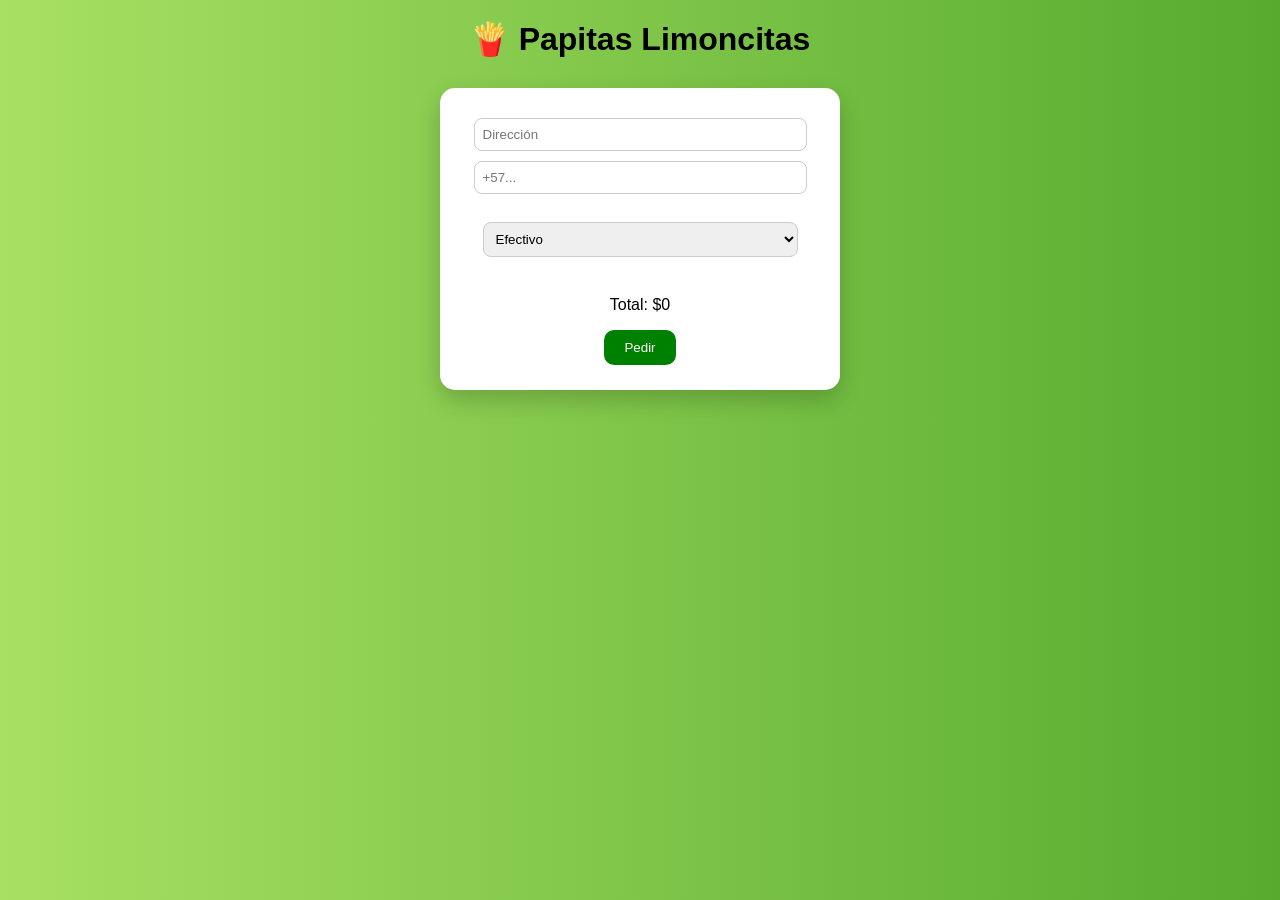
==== src/main/resources/static/index.html @ 16e2d6f3 "Proyecto Papitas listo" ====
<!DOCTYPE html>
<html>
<head>
<meta charset="UTF-8">
<title>Papitas Limoncitas</title>

<style>
body {
    font-family: Arial;
    text-align:center;
    background: linear-gradient(to right, #a8e063, #56ab2f);
    margin:0;
}

h1 {
    margin-top:20px;
}

.card {
    background:white;
    padding:25px;
    width:350px;
    margin:30px auto;
    border-radius:15px;
    box-shadow:0 10px 25px rgba(0,0,0,0.2);
}

input, select {
    width:90%;
    padding:8px;
    margin:5px;
    border-radius:8px;
    border:1px solid #ccc;
}

button {
    background:green;
    color:white;
    border:none;
    padding:10px 20px;
    border-radius:10px;
    cursor:pointer;
}

button:hover {
    background:darkgreen;
}
</style>
</head>

<body>

<h1>🍟 Papitas Limoncitas</h1>

<div class="card">

<input id="direccion" placeholder="Dirección"><br>
<input id="telefono" placeholder="+57..."><br><br>

<!-- 🔥 PRODUCTOS -->
<div id="productos"></div>

<select id="metodoPago">
<option>Efectivo</option>
<option>Nequi</option>
<option>Daviplata</option>
</select><br><br>

<p id="total">Total: $0</p>

<button onclick="pedir()">Pedir</button>

</div>

<script>

let productos = [];

function cargarProductos() {
    fetch("http://localhost:8081/productos")
    .then(res => res.json())
    .then(data => {

        console.log("PRODUCTOS:", data); // 👈 mira esto en consola

        productos = data;

        const contenedor = document.getElementById("productos");
        contenedor.innerHTML = "";

        if (data.length === 0) {
            contenedor.innerHTML = "<p>No hay productos 😢</p>";
            return;
        }

        data.forEach(p => {
            contenedor.innerHTML += `
                <div style="margin-bottom:15px;">
                    <h3>${p.nombre}</h3>
                    Precio: $${p.precio} <br>
                    Stock: ${p.stock} <br><br>
                    <input type="number" min="0" id="prod_${p.id}" placeholder="¿Cuántos quieres?">
                </div>
                <hr>
            `;
        });
    })
    .catch(err => {
        console.error(err);
        alert("Error cargando productos ❌");
    });
}

cargarProductos();


// 💰 TOTAL EN TIEMPO REAL
document.addEventListener("input", () => {
    let total = 0;

    productos.forEach(p => {
        const input = document.getElementById("prod_" + p.id);
        if (input) {
            const cantidad = parseInt(input.value || 0);
            total += cantidad * p.precio;
        }
    });

    document.getElementById("total").innerText = "Total: $" + total;
});


// 🛒 PEDIR
function pedir() {

    let detalles = [];

    productos.forEach(p => {
        const input = document.getElementById("prod_" + p.id);

        if (input) {
            const cantidad = parseInt(input.value || 0);

            if (cantidad > 0) {
                detalles.push({
                    cantidad: cantidad,
                    producto: { id: p.id }
                });
            }
        }
    });

    if (detalles.length === 0) {
        alert("Selecciona al menos un sabor ❌");
        return;
    }

    const data = {
        nombreCliente: "Cliente Web",
        direccion: document.getElementById("direccion").value,
        telefono: document.getElementById("telefono").value,
        metodoPago: document.getElementById("metodoPago").value,
        estado: "Pendiente",
        detalles: detalles
    };

    console.log("ENVIANDO:", data);

    fetch("http://localhost:8081/pedidos", {
        method: "POST",
        headers: {"Content-Type":"application/json"},
        body: JSON.stringify(data)
    })
    .then(res => {
        if (!res.ok) throw new Error();
        return res.json();
    })
    .then(() => {
        alert("Pedido exitoso 🎉");
        cargarProductos();
    })
    .catch(() => alert("Error ❌"));
}

</script>

</body>
</html>
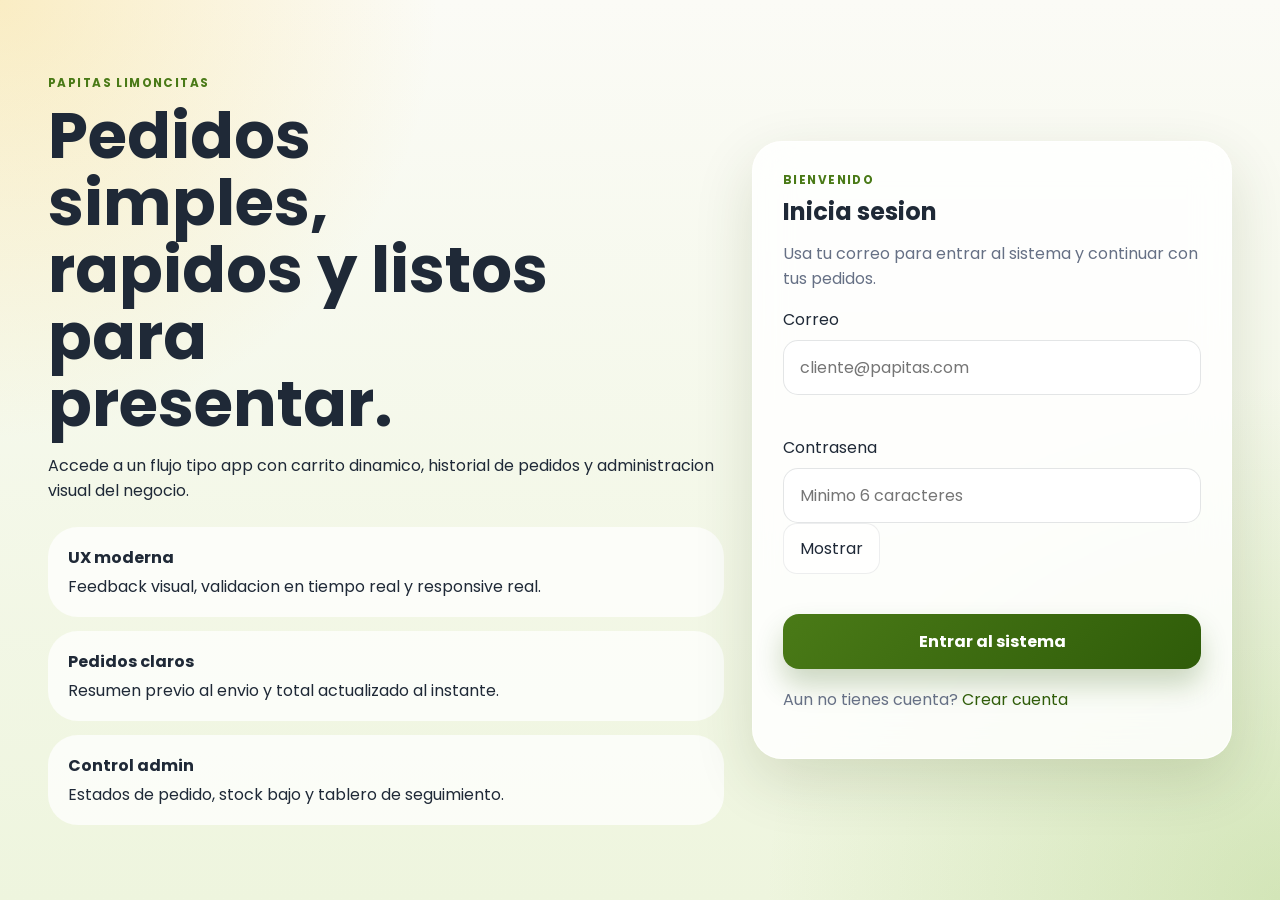
==== commit 27435b3d: "feat: modernize papitas limoncitas experience" ====
--- a/src/main/resources/static/index.html
+++ b/src/main/resources/static/index.html
@@ -1,188 +1,262 @@
 <!DOCTYPE html>
-<html>
+<html lang="es">
 <head>
-<meta charset="UTF-8">
-<title>Papitas Limoncitas</title>
-
-<style>
-body {
-    font-family: Arial;
-    text-align:center;
-    background: linear-gradient(to right, #a8e063, #56ab2f);
-    margin:0;
-}
-
-h1 {
-    margin-top:20px;
-}
-
-.card {
-    background:white;
-    padding:25px;
-    width:350px;
-    margin:30px auto;
-    border-radius:15px;
-    box-shadow:0 10px 25px rgba(0,0,0,0.2);
-}
-
-input, select {
-    width:90%;
-    padding:8px;
-    margin:5px;
-    border-radius:8px;
-    border:1px solid #ccc;
-}
-
-button {
-    background:green;
-    color:white;
-    border:none;
-    padding:10px 20px;
-    border-radius:10px;
-    cursor:pointer;
-}
-
-button:hover {
-    background:darkgreen;
-}
-</style>
+    <meta charset="UTF-8">
+    <meta name="viewport" content="width=device-width, initial-scale=1.0">
+    <title>Papitas Limoncitas | Tienda</title>
+    <link rel="preconnect" href="https://fonts.googleapis.com">
+    <link rel="preconnect" href="https://fonts.gstatic.com" crossorigin>
+    <link href="https://fonts.googleapis.com/css2?family=Poppins:wght@400;500;600;700;800&family=Satisfy&display=swap" rel="stylesheet">
+    <link rel="stylesheet" href="styles.css">
 </head>
-
-<body>
-
-<h1>🍟 Papitas Limoncitas</h1>
-
-<div class="card">
-
-<input id="direccion" placeholder="Dirección"><br>
-<input id="telefono" placeholder="+57..."><br><br>
-
-<!-- 🔥 PRODUCTOS -->
-<div id="productos"></div>
-
-<select id="metodoPago">
-<option>Efectivo</option>
-<option>Nequi</option>
-<option>Daviplata</option>
-</select><br><br>
-
-<p id="total">Total: $0</p>
-
-<button onclick="pedir()">Pedir</button>
-
-</div>
-
-<script>
-
-let productos = [];
-
-function cargarProductos() {
-    fetch("http://localhost:8081/productos")
-    .then(res => res.json())
-    .then(data => {
-
-        console.log("PRODUCTOS:", data); // 👈 mira esto en consola
-
-        productos = data;
-
-        const contenedor = document.getElementById("productos");
-        contenedor.innerHTML = "";
-
-        if (data.length === 0) {
-            contenedor.innerHTML = "<p>No hay productos 😢</p>";
-            return;
-        }
-
-        data.forEach(p => {
-            contenedor.innerHTML += `
-                <div style="margin-bottom:15px;">
-                    <h3>${p.nombre}</h3>
-                    Precio: $${p.precio} <br>
-                    Stock: ${p.stock} <br><br>
-                    <input type="number" min="0" id="prod_${p.id}" placeholder="¿Cuántos quieres?">
-                </div>
-                <hr>
-            `;
-        });
-    })
-    .catch(err => {
-        console.error(err);
-        alert("Error cargando productos ❌");
-    });
-}
-
-cargarProductos();
-
-
-// 💰 TOTAL EN TIEMPO REAL
-document.addEventListener("input", () => {
-    let total = 0;
-
-    productos.forEach(p => {
-        const input = document.getElementById("prod_" + p.id);
-        if (input) {
-            const cantidad = parseInt(input.value || 0);
-            total += cantidad * p.precio;
-        }
-    });
-
-    document.getElementById("total").innerText = "Total: $" + total;
-});
-
-
-// 🛒 PEDIR
-function pedir() {
-
-    let detalles = [];
-
-    productos.forEach(p => {
-        const input = document.getElementById("prod_" + p.id);
-
-        if (input) {
-            const cantidad = parseInt(input.value || 0);
-
-            if (cantidad > 0) {
-                detalles.push({
-                    cantidad: cantidad,
-                    producto: { id: p.id }
-                });
-            }
-        }
-    });
-
-    if (detalles.length === 0) {
-        alert("Selecciona al menos un sabor ❌");
-        return;
-    }
-
-    const data = {
-        nombreCliente: "Cliente Web",
-        direccion: document.getElementById("direccion").value,
-        telefono: document.getElementById("telefono").value,
-        metodoPago: document.getElementById("metodoPago").value,
-        estado: "Pendiente",
-        detalles: detalles
-    };
-
-    console.log("ENVIANDO:", data);
-
-    fetch("http://localhost:8081/pedidos", {
-        method: "POST",
-        headers: {"Content-Type":"application/json"},
-        body: JSON.stringify(data)
-    })
-    .then(res => {
-        if (!res.ok) throw new Error();
-        return res.json();
-    })
-    .then(() => {
-        alert("Pedido exitoso 🎉");
-        cargarProductos();
-    })
-    .catch(() => alert("Error ❌"));
-}
-
-</script>
-
+<body class="store-body">
+    <div class="store-backdrop"></div>
+
+    <header class="navbar glass-panel">
+        <a class="brand-lockup" href="#inicio">
+            <img src="assets/logo-ibague.jpeg" alt="Logo Papitas Limoncitas Ibague" class="brand-logo">
+            <div>
+                <strong>Papitas Limoncitas</strong>
+                <span>Las autenticas</span>
+            </div>
+        </a>
+
+        <nav class="navbar-links">
+            <a href="#catalogo">Productos</a>
+            <a href="#mayorista">Mayorista</a>
+            <a href="#historial">Historial</a>
+            <a href="admin.html" id="adminLink" class="hidden">Admin</a>
+        </nav>
+
+        <div class="navbar-actions">
+            <div class="welcome-chip" id="welcomeChip">Invitado</div>
+            <button class="ghost-button" id="logoutButton" type="button">Cerrar sesion</button>
+        </div>
+    </header>
+
+    <main class="store-shell">
+        <section id="inicio" class="hero-surface glass-panel">
+            <div class="hero-copy">
+                <p class="eyebrow">Las mejores papitas de la ciudad</p>
+                <h1>Sabor que enamora en cada bocado</h1>
+                <p class="hero-text">Perfectas para compartir o emprender. Calidad + sabor = Papitas Limoncitas.</p>
+                <div class="hero-badges">
+                    <span class="meta-chip">Entrega agil</span>
+                    <span class="meta-chip">Snack premium</span>
+                    <span class="meta-chip">Ideal para reventa</span>
+                </div>
+                <div class="hero-cta">
+                    <a class="primary-inline-button" href="#catalogo">Pedir ahora</a>
+                    <a class="ghost-button" href="#mayorista">Ver mayorista</a>
+                </div>
+            </div>
+
+            <div class="hero-visual">
+                <div class="hero-photo-card">
+                    <img src="assets/papitas-gallery-1.jpeg" alt="Empaques reales de Papitas Limoncitas">
+                    <div class="floating-quote">Perfectas para compartir o emprender</div>
+                </div>
+                <div class="hero-stats">
+                    <article>
+                        <strong id="productCount">0</strong>
+                        <span>Sabores disponibles</span>
+                    </article>
+                    <article>
+                        <strong id="lowStockCount">0</strong>
+                        <span>Con stock bajo</span>
+                    </article>
+                </div>
+            </div>
+        </section>
+
+        <section class="marketing-strip">
+            <article class="marketing-card glass-panel">"Las mejores papitas de la ciudad!"</article>
+            <article class="marketing-card glass-panel">"Sabor que enamora en cada bocado"</article>
+            <article class="marketing-card glass-panel">"Calidad + sabor = Papitas Limoncitas"</article>
+        </section>
+
+        <section id="catalogo" class="content-grid">
+            <section class="catalog-stack">
+                <div class="section-panel glass-panel">
+                    <div class="section-head">
+                        <div>
+                            <p class="eyebrow">Catalogo</p>
+                            <h2>Elige tus papitas favoritas</h2>
+                            <p class="muted">Productos con imagen real, stock visible y compra super rapida.</p>
+                        </div>
+                        <label class="searchbox">
+                            <span>Buscar sabor</span>
+                            <input id="searchInput" type="search" placeholder="Limon, BBQ, tocineta...">
+                        </label>
+                    </div>
+                    <div id="productGrid" class="product-grid"></div>
+                    <div id="emptyProducts" class="empty-state hidden">No encontramos productos con ese filtro.</div>
+                </div>
+
+                <div id="mayorista" class="section-panel glass-panel wholesale-panel">
+                    <div class="section-head">
+                        <div>
+                            <p class="eyebrow">Compra al por mayor</p>
+                            <h2>Ideal para negocios y emprendedores</h2>
+                            <p class="muted">Si compras 50 o mas unidades, activamos precio mayorista automaticamente.</p>
+                        </div>
+                        <img src="assets/papitas-gallery-2.jpeg" alt="Marca Papitas Limoncitas" class="wholesale-brand">
+                    </div>
+                    <div class="wholesale-grid">
+                        <article class="wholesale-card">
+                            <strong>Precio mayorista</strong>
+                            <span>$2200 por unidad</span>
+                        </article>
+                        <article class="wholesale-card">
+                            <strong>Precio sugerido de venta</strong>
+                            <span>$3000 por unidad</span>
+                        </article>
+                        <article class="wholesale-card accent">
+                            <strong>Mensaje</strong>
+                            <span>Gana dinero revendiendo nuestras papitas.</span>
+                        </article>
+                    </div>
+                    <div id="wholesaleStatus" class="inline-banner">
+                        Todavia no alcanzas el minimo mayorista.
+                    </div>
+                </div>
+
+                <div id="historial" class="section-panel glass-panel">
+                    <div class="section-head">
+                        <div>
+                            <p class="eyebrow">Historial</p>
+                            <h2>Tus ultimos pedidos</h2>
+                        </div>
+                        <button id="refreshHistoryButton" class="ghost-button" type="button">Actualizar</button>
+                    </div>
+                    <div id="historyList" class="history-list"></div>
+                </div>
+
+                <div class="section-panel glass-panel">
+                    <div class="section-head">
+                        <div>
+                            <p class="eyebrow">Contacto oficial</p>
+                            <h2>Haz tu pedido tambien por redes</h2>
+                            <p class="muted">Si prefieres atencion directa, escribe o comparte nuestro perfil.</p>
+                        </div>
+                    </div>
+                    <div class="wholesale-grid">
+                        <article class="wholesale-card">
+                            <strong>Telefono</strong>
+                            <span>3105999230</span>
+                        </article>
+                        <article class="wholesale-card accent">
+                            <strong>Instagram</strong>
+                            <span><a href="https://www.instagram.com/papitaslimoncitasibague/" target="_blank" rel="noopener noreferrer">@papitaslimoncitasibague</a></span>
+                        </article>
+                        <article class="wholesale-card">
+                            <strong>Mensaje</strong>
+                            <span>Escribenos para pedidos, eventos y ventas al por mayor.</span>
+                        </article>
+                    </div>
+                </div>
+            </section>
+
+            <aside id="cartPanel" class="cart-sidebar glass-panel">
+                <div class="section-head compact">
+                    <div>
+                        <p class="eyebrow">Carrito</p>
+                        <h2>Tu pedido</h2>
+                    </div>
+                    <span class="badge" id="cartCount">0 items</span>
+                </div>
+
+                <div id="cartItems" class="cart-items"></div>
+                <div id="emptyCart" class="empty-state">Agrega productos para empezar tu pedido.</div>
+
+                <div class="summary-box">
+                    <div class="summary-row">
+                        <span>Unidades</span>
+                        <strong id="unitsValue">0</strong>
+                    </div>
+                    <div class="summary-row">
+                        <span>Subtotal</span>
+                        <strong id="subtotalValue">$0</strong>
+                    </div>
+                    <div class="summary-row">
+                        <span>Ahorro mayorista</span>
+                        <strong id="savingValue">$0</strong>
+                    </div>
+                    <div class="summary-row total-row">
+                        <span>Total</span>
+                        <strong id="totalValue">$0</strong>
+                    </div>
+                </div>
+
+                <form id="checkoutForm" class="checkout-form" novalidate>
+                    <div class="input-wrap">
+                        <label for="direccion">Direccion de entrega</label>
+                        <input id="direccion" name="direccion" placeholder="Calle 123 #45-67, apto 201" maxlength="160">
+                        <small class="field-error" data-error-for="direccion"></small>
+                    </div>
+                    <div class="input-wrap">
+                        <label for="telefono">Telefono de contacto</label>
+                        <input id="telefono" name="telefono" placeholder="+57 300 123 4567" maxlength="20">
+                        <small class="field-error" data-error-for="telefono"></small>
+                    </div>
+                    <div class="input-wrap">
+                        <label for="metodoPago">Metodo de pago</label>
+                        <select id="metodoPago" name="metodoPago">
+                            <option value="">Selecciona una opcion</option>
+                            <option value="Efectivo">Efectivo</option>
+                            <option value="Nequi">Nequi</option>
+                            <option value="Daviplata">Daviplata</option>
+                        </select>
+                        <small class="field-error" data-error-for="metodoPago"></small>
+                    </div>
+
+                    <div id="orderPreview" class="summary-preview">Tu resumen aparecera aqui cuando agregues productos.</div>
+                    <button id="submitOrderButton" class="primary-button" type="submit">Confirmar pedido</button>
+                </form>
+            </aside>
+        </section>
+    </main>
+
+    <button id="floatingCartButton" class="floating-cart" type="button">
+        <span>Carrito</span>
+        <strong id="floatingCartCount">0</strong>
+    </button>
+
+    <div id="confirmModal" class="modal hidden">
+        <div class="modal-card">
+            <p class="eyebrow">Confirmacion</p>
+            <h3>Revisa tu pedido antes de enviarlo</h3>
+            <div id="confirmContent" class="confirm-content"></div>
+            <div class="modal-actions">
+                <button id="cancelConfirmButton" class="ghost-button" type="button">Seguir editando</button>
+                <button id="confirmOrderButton" class="primary-button" type="button">Enviar ahora</button>
+            </div>
+        </div>
+    </div>
+
+    <div id="processingModal" class="modal hidden">
+        <div class="modal-card process-card">
+            <div class="spinner-ring"></div>
+            <p class="eyebrow">Pedido en proceso</p>
+            <h3>Estamos preparando tu orden</h3>
+            <p class="muted">Validando productos, stock y total final.</p>
+        </div>
+    </div>
+
+    <div id="successModal" class="modal hidden">
+        <div class="modal-card success-card">
+            <p class="eyebrow">Pedido exitoso</p>
+            <h3>Tu compra fue registrada correctamente</h3>
+            <p id="successMessage" class="muted"></p>
+            <div class="modal-actions">
+                <button id="closeSuccessButton" class="primary-button" type="button">Seguir comprando</button>
+            </div>
+        </div>
+    </div>
+
+    <div id="toast" class="toast hidden"></div>
+
+    <script src="shared.js"></script>
+    <script src="index.js"></script>
 </body>
-</html>+</html>
--- a/src/main/resources/static/styles.css
+++ b/src/main/resources/static/styles.css
@@ -0,0 +1,996 @@
+:root {
+    --bg: #f4f5ef;
+    --bg-soft: #eef5de;
+    --panel: rgba(255, 255, 255, 0.84);
+    --panel-strong: rgba(255, 255, 255, 0.96);
+    --text: #1f2937;
+    --muted: #667085;
+    --line: rgba(31, 41, 55, 0.08);
+    --green-700: #2f5c09;
+    --green-600: #4a7a17;
+    --green-500: #66a61e;
+    --green-100: #edf8dd;
+    --lime-400: #c6df42;
+    --yellow-400: #f7c843;
+    --danger: #c0392b;
+    --warning: #d97706;
+    --success: #15803d;
+    --info: #2563eb;
+    --shadow: 0 22px 60px rgba(42, 63, 9, 0.14);
+    --shadow-soft: 0 12px 30px rgba(42, 63, 9, 0.1);
+    --radius-xl: 30px;
+    --radius-lg: 22px;
+    --radius-md: 16px;
+    --radius-sm: 12px;
+}
+
+* {
+    box-sizing: border-box;
+}
+
+html {
+    scroll-behavior: smooth;
+}
+
+body {
+    margin: 0;
+    min-height: 100vh;
+    font-family: "Poppins", sans-serif;
+    color: var(--text);
+    background:
+        radial-gradient(circle at top left, rgba(247, 200, 67, 0.28), transparent 28%),
+        radial-gradient(circle at bottom right, rgba(102, 166, 30, 0.2), transparent 33%),
+        linear-gradient(180deg, #fbfbf6 0%, #eef5de 100%);
+}
+
+img {
+    max-width: 100%;
+    display: block;
+}
+
+a {
+    color: var(--green-700);
+    text-decoration: none;
+}
+
+button,
+input,
+select {
+    font: inherit;
+}
+
+.hidden {
+    display: none !important;
+}
+
+.store-body,
+.auth-body {
+    position: relative;
+    overflow-x: hidden;
+}
+
+.store-backdrop {
+    position: fixed;
+    inset: 0;
+    background:
+        radial-gradient(circle at 15% 15%, rgba(198, 223, 66, 0.28), transparent 23%),
+        radial-gradient(circle at 85% 12%, rgba(247, 200, 67, 0.24), transparent 20%),
+        radial-gradient(circle at 80% 88%, rgba(102, 166, 30, 0.2), transparent 18%);
+    pointer-events: none;
+    z-index: 0;
+}
+
+.glass-panel {
+    background: var(--panel);
+    backdrop-filter: blur(18px);
+    border: 1px solid rgba(255, 255, 255, 0.72);
+    box-shadow: var(--shadow);
+}
+
+.navbar,
+.hero-surface,
+.section-panel,
+.cart-sidebar,
+.metric-card,
+.auth-card,
+.feature-card,
+.modal-card,
+.marketing-card {
+    border-radius: var(--radius-xl);
+}
+
+.navbar,
+.store-shell,
+.auth-layout {
+    position: relative;
+    z-index: 1;
+}
+
+.navbar {
+    max-width: 1380px;
+    margin: 20px auto 0;
+    padding: 16px 22px;
+    display: flex;
+    align-items: center;
+    justify-content: space-between;
+    gap: 18px;
+}
+
+.brand-lockup {
+    display: flex;
+    align-items: center;
+    gap: 14px;
+    color: inherit;
+}
+
+.brand-logo {
+    width: 58px;
+    height: 58px;
+    object-fit: cover;
+    border-radius: 18px;
+    box-shadow: var(--shadow-soft);
+}
+
+.brand-lockup strong {
+    display: block;
+    font-size: 1rem;
+}
+
+.brand-lockup span {
+    color: var(--muted);
+    font-size: 0.84rem;
+}
+
+.navbar-links,
+.navbar-actions,
+.hero-badges,
+.hero-cta,
+.section-head,
+.summary-row,
+.modal-actions,
+.admin-filters,
+.product-actions,
+.cart-line,
+.order-header,
+.top-inline-stats {
+    display: flex;
+    align-items: center;
+}
+
+.navbar-links {
+    gap: 18px;
+}
+
+.navbar-links a {
+    font-weight: 600;
+    color: var(--muted);
+}
+
+.navbar-links a:hover {
+    color: var(--green-700);
+}
+
+.navbar-actions {
+    gap: 10px;
+}
+
+.welcome-chip,
+.badge,
+.status-pill,
+.product-badge,
+.price-pill {
+    padding: 10px 14px;
+    border-radius: 999px;
+    font-size: 0.84rem;
+    font-weight: 700;
+}
+
+.welcome-chip,
+.badge,
+.price-pill {
+    background: rgba(74, 122, 23, 0.11);
+    color: var(--green-700);
+}
+
+.ghost-button,
+.primary-button,
+.icon-button,
+.qty-button,
+.status-button,
+.primary-mini-button,
+.primary-inline-button,
+.floating-cart {
+    border: none;
+    cursor: pointer;
+    transition: transform 0.2s ease, box-shadow 0.2s ease, background 0.2s ease, opacity 0.2s ease;
+}
+
+.ghost-button,
+.icon-button {
+    padding: 12px 16px;
+    border-radius: 14px;
+    background: rgba(255, 255, 255, 0.75);
+    border: 1px solid var(--line);
+    color: var(--text);
+}
+
+.primary-button,
+.primary-inline-button,
+.primary-mini-button {
+    background: linear-gradient(135deg, var(--green-600), var(--green-700));
+    color: #fff;
+    font-weight: 700;
+    box-shadow: 0 16px 28px rgba(47, 92, 9, 0.24);
+}
+
+.primary-button {
+    width: 100%;
+    padding: 15px 18px;
+    border-radius: 16px;
+}
+
+.primary-inline-button {
+    padding: 14px 22px;
+    border-radius: 16px;
+}
+
+.primary-mini-button {
+    padding: 12px 16px;
+    border-radius: 14px;
+}
+
+.ghost-button:hover,
+.primary-button:hover,
+.primary-inline-button:hover,
+.primary-mini-button:hover,
+.icon-button:hover,
+.qty-button:hover,
+.status-button:hover,
+.floating-cart:hover {
+    transform: translateY(-1px);
+}
+
+.store-shell {
+    max-width: 1380px;
+    margin: 0 auto;
+    padding: 20px 20px 48px;
+    display: grid;
+    gap: 20px;
+}
+
+.hero-surface {
+    padding: 26px;
+    display: grid;
+    gap: 22px;
+    grid-template-columns: minmax(0, 1.05fr) minmax(300px, 0.95fr);
+}
+
+.hero-copy h1,
+.section-head h2,
+.auth-showcase h1,
+.auth-card h2 {
+    margin: 0;
+    line-height: 1.05;
+}
+
+.hero-copy h1,
+.admin-hero h1 {
+    font-size: clamp(2.4rem, 5vw, 4.5rem);
+    max-width: 11ch;
+}
+
+.hero-text,
+.muted {
+    color: var(--muted);
+}
+
+.eyebrow {
+    margin: 0 0 10px;
+    letter-spacing: 0.12em;
+    text-transform: uppercase;
+    font-size: 0.74rem;
+    font-weight: 700;
+    color: var(--green-600);
+}
+
+.hero-badges,
+.hero-cta {
+    gap: 12px;
+    flex-wrap: wrap;
+    margin-top: 20px;
+}
+
+.hero-visual {
+    display: grid;
+    gap: 16px;
+}
+
+.hero-photo-card {
+    position: relative;
+    min-height: 340px;
+    border-radius: 28px;
+    overflow: hidden;
+    box-shadow: var(--shadow-soft);
+}
+
+.hero-photo-card img,
+.admin-hero-image {
+    width: 100%;
+    height: 100%;
+    object-fit: cover;
+}
+
+.floating-quote {
+    position: absolute;
+    left: 18px;
+    bottom: 18px;
+    padding: 14px 18px;
+    border-radius: 18px;
+    background: rgba(255, 255, 255, 0.86);
+    color: var(--green-700);
+    font-weight: 700;
+    max-width: 240px;
+}
+
+.hero-stats {
+    display: grid;
+    gap: 14px;
+    grid-template-columns: repeat(2, minmax(0, 1fr));
+}
+
+.hero-stats article,
+.metric-card {
+    padding: 18px;
+    border-radius: 20px;
+    background: var(--panel-strong);
+}
+
+.hero-stats strong,
+.metric-card strong {
+    display: block;
+    font-size: 1.9rem;
+}
+
+.marketing-strip {
+    display: grid;
+    gap: 16px;
+    grid-template-columns: repeat(3, minmax(0, 1fr));
+}
+
+.marketing-card {
+    padding: 18px 20px;
+    text-align: center;
+    font-weight: 700;
+    color: var(--green-700);
+}
+
+.content-grid {
+    display: grid;
+    gap: 20px;
+    grid-template-columns: minmax(0, 1.65fr) minmax(330px, 0.95fr);
+}
+
+.admin-content-grid {
+    align-items: start;
+}
+
+.catalog-stack {
+    display: grid;
+    gap: 20px;
+}
+
+.section-panel,
+.cart-sidebar {
+    padding: 24px;
+}
+
+.section-head {
+    justify-content: space-between;
+    gap: 16px;
+    margin-bottom: 18px;
+}
+
+.section-head.compact {
+    margin-bottom: 12px;
+}
+
+.searchbox,
+.input-wrap {
+    display: grid;
+    gap: 8px;
+}
+
+.searchbox input,
+.admin-filters input,
+.input-wrap input,
+.input-wrap select,
+.admin-filters select {
+    width: 100%;
+    min-width: 0;
+    padding: 14px 16px;
+    border-radius: 15px;
+    border: 1px solid rgba(31, 41, 55, 0.12);
+    background: rgba(255, 255, 255, 0.95);
+    outline: none;
+}
+
+.searchbox input:focus,
+.admin-filters input:focus,
+.input-wrap input:focus,
+.input-wrap select:focus,
+.admin-filters select:focus {
+    border-color: rgba(74, 122, 23, 0.42);
+    box-shadow: 0 0 0 4px rgba(74, 122, 23, 0.12);
+}
+
+.field-error {
+    min-height: 18px;
+    font-size: 0.8rem;
+    color: var(--danger);
+}
+
+.product-grid {
+    display: grid;
+    gap: 18px;
+    grid-template-columns: repeat(auto-fit, minmax(260px, 1fr));
+}
+
+.commercial-card,
+.cart-card,
+.history-card,
+.order-card,
+.stock-card {
+    background: rgba(255, 255, 255, 0.88);
+    border: 1px solid var(--line);
+    border-radius: 24px;
+    box-shadow: var(--shadow-soft);
+}
+
+.commercial-card {
+    overflow: hidden;
+}
+
+.product-photo-wrap {
+    position: relative;
+    height: 210px;
+    overflow: hidden;
+}
+
+.product-photo {
+    width: 100%;
+    height: 100%;
+    object-fit: cover;
+    transform: scale(1.01);
+}
+
+.product-badge {
+    position: absolute;
+    top: 14px;
+    left: 14px;
+    box-shadow: var(--shadow-soft);
+}
+
+.product-badge.success {
+    background: rgba(21, 128, 61, 0.16);
+    color: var(--success);
+}
+
+.product-badge.warning {
+    background: rgba(217, 119, 6, 0.16);
+    color: var(--warning);
+}
+
+.product-badge.danger {
+    background: rgba(192, 57, 43, 0.16);
+    color: var(--danger);
+}
+
+.product-copy,
+.cart-card,
+.history-card,
+.order-card,
+.stock-card {
+    padding: 18px;
+}
+
+.product-copy h3,
+.history-card h4,
+.order-card h4 {
+    margin: 0 0 8px;
+}
+
+.product-meta,
+.history-meta,
+.order-meta {
+    display: flex;
+    flex-wrap: wrap;
+    gap: 10px;
+    margin: 14px 0;
+}
+
+.meta-chip {
+    padding: 8px 10px;
+    border-radius: 999px;
+    background: rgba(31, 41, 55, 0.05);
+    color: var(--muted);
+    font-size: 0.82rem;
+    font-weight: 600;
+}
+
+.product-actions,
+.cart-line,
+.order-header {
+    justify-content: space-between;
+    gap: 10px;
+}
+
+.qty-controller {
+    display: inline-flex;
+    align-items: center;
+    gap: 8px;
+    padding: 6px;
+    border-radius: 999px;
+    background: rgba(31, 41, 55, 0.05);
+}
+
+.qty-button {
+    width: 34px;
+    height: 34px;
+    border-radius: 999px;
+    background: #fff;
+    color: var(--green-700);
+    font-weight: 700;
+}
+
+.qty-value {
+    min-width: 24px;
+    text-align: center;
+    font-weight: 700;
+}
+
+.cart-sidebar {
+    position: sticky;
+    top: 20px;
+}
+
+.cart-items,
+.history-list,
+.admin-orders,
+.stock-list {
+    display: grid;
+    gap: 14px;
+}
+
+.summary-box,
+.summary-preview,
+.empty-state,
+.confirm-content,
+.inline-banner {
+    padding: 15px 16px;
+    border-radius: 18px;
+}
+
+.summary-box {
+    margin: 16px 0;
+    background: rgba(74, 122, 23, 0.08);
+}
+
+.summary-row {
+    justify-content: space-between;
+}
+
+.total-row {
+    margin-top: 10px;
+    padding-top: 12px;
+    border-top: 1px solid rgba(74, 122, 23, 0.12);
+}
+
+.summary-preview,
+.empty-state,
+.confirm-content,
+.inline-banner {
+    background: rgba(31, 41, 55, 0.05);
+    color: var(--muted);
+}
+
+.inline-banner.success {
+    background: rgba(21, 128, 61, 0.12);
+    color: var(--success);
+}
+
+.wholesale-panel {
+    background:
+        linear-gradient(135deg, rgba(198, 223, 66, 0.18), rgba(255, 255, 255, 0.8)),
+        var(--panel);
+}
+
+.wholesale-grid {
+    display: grid;
+    gap: 14px;
+    grid-template-columns: repeat(3, minmax(0, 1fr));
+    margin: 16px 0;
+}
+
+.wholesale-card {
+    padding: 18px;
+    border-radius: 22px;
+    background: rgba(255, 255, 255, 0.8);
+    border: 1px solid rgba(31, 41, 55, 0.06);
+}
+
+.wholesale-card strong {
+    display: block;
+    margin-bottom: 6px;
+}
+
+.wholesale-card span {
+    color: var(--muted);
+}
+
+.wholesale-card.accent {
+    background: rgba(74, 122, 23, 0.11);
+}
+
+.wholesale-brand {
+    width: 132px;
+    height: 132px;
+    object-fit: cover;
+    border-radius: 24px;
+}
+
+.history-items,
+.order-items {
+    margin: 14px 0 0;
+    padding-left: 18px;
+    color: var(--muted);
+}
+
+.status-pill.pending {
+    background: rgba(217, 119, 6, 0.14);
+    color: var(--warning);
+}
+
+.status-pill.processing {
+    background: rgba(37, 99, 235, 0.14);
+    color: var(--info);
+}
+
+.status-pill.shipped {
+    background: rgba(139, 92, 246, 0.14);
+    color: #7c3aed;
+}
+
+.status-pill.delivered {
+    background: rgba(21, 128, 61, 0.14);
+    color: var(--success);
+}
+
+.metrics-grid {
+    display: grid;
+    gap: 16px;
+    grid-template-columns: repeat(4, minmax(0, 1fr));
+}
+
+.enhanced-metrics {
+    grid-template-columns: repeat(6, minmax(0, 1fr));
+}
+
+.metric-card span {
+    color: var(--muted);
+    display: block;
+    margin-bottom: 10px;
+}
+
+.admin-hero {
+    align-items: center;
+}
+
+.admin-hero-image {
+    max-height: 320px;
+    border-radius: 28px;
+    object-fit: cover;
+    box-shadow: var(--shadow-soft);
+}
+
+.admin-filters {
+    gap: 12px;
+    flex-wrap: wrap;
+}
+
+.operational-card .admin-order-total {
+    margin-top: 14px;
+    font-weight: 700;
+}
+
+.status-actions {
+    display: flex;
+    flex-wrap: wrap;
+    gap: 10px;
+    margin-top: 18px;
+}
+
+.status-button {
+    padding: 10px 14px;
+    border-radius: 14px;
+    background: rgba(31, 41, 55, 0.05);
+    font-weight: 600;
+}
+
+.status-button.active {
+    background: rgba(74, 122, 23, 0.12);
+    color: var(--green-700);
+}
+
+.stock-alert {
+    border-left: 6px solid var(--warning);
+}
+
+.stock-zero {
+    border-left: 6px solid var(--danger);
+}
+
+.section-divider {
+    height: 1px;
+    margin: 18px 0;
+    background: rgba(31, 41, 55, 0.08);
+}
+
+.floating-cart {
+    position: fixed;
+    right: 18px;
+    bottom: 18px;
+    z-index: 12;
+    display: inline-flex;
+    align-items: center;
+    gap: 12px;
+    padding: 14px 18px;
+    border-radius: 999px;
+    background: linear-gradient(135deg, var(--green-600), var(--green-700));
+    color: #fff;
+    box-shadow: 0 18px 30px rgba(47, 92, 9, 0.26);
+}
+
+.modal {
+    position: fixed;
+    inset: 0;
+    z-index: 25;
+    display: grid;
+    place-items: center;
+    padding: 20px;
+    background: rgba(15, 23, 42, 0.44);
+}
+
+.modal-card {
+    width: min(560px, 100%);
+    padding: 28px;
+    background: #fff;
+}
+
+.modal-actions {
+    justify-content: flex-end;
+    gap: 12px;
+    margin-top: 18px;
+}
+
+.modal-actions .primary-button,
+.modal-actions .ghost-button,
+.success-card .primary-button {
+    width: auto;
+}
+
+.process-card,
+.success-card {
+    text-align: center;
+}
+
+.spinner-ring {
+    width: 72px;
+    height: 72px;
+    margin: 0 auto 18px;
+    border: 6px solid rgba(74, 122, 23, 0.14);
+    border-top-color: var(--green-600);
+    border-radius: 50%;
+    animation: spin 1s linear infinite;
+}
+
+@keyframes spin {
+    to {
+        transform: rotate(360deg);
+    }
+}
+
+.toast {
+    position: fixed;
+    right: 24px;
+    bottom: 90px;
+    z-index: 30;
+    min-width: 260px;
+    max-width: 360px;
+    padding: 16px 18px;
+    border-radius: 18px;
+    background: #fff;
+    box-shadow: var(--shadow);
+}
+
+.toast.success {
+    background: rgba(21, 128, 61, 0.14);
+    color: var(--success);
+}
+
+.toast.error {
+    background: rgba(192, 57, 43, 0.14);
+    color: var(--danger);
+}
+
+.auth-layout {
+    min-height: 100vh;
+    max-width: 1240px;
+    margin: 0 auto;
+    padding: 28px;
+    display: grid;
+    gap: 28px;
+    grid-template-columns: minmax(0, 1.1fr) minmax(360px, 480px);
+    align-items: center;
+    position: relative;
+    z-index: 1;
+}
+
+.auth-showcase h1 {
+    font-size: clamp(2.4rem, 5vw, 4.2rem);
+    max-width: 12ch;
+}
+
+.feature-stack {
+    display: grid;
+    gap: 14px;
+    margin-top: 24px;
+}
+
+.feature-card {
+    padding: 18px 20px;
+    background: rgba(255, 255, 255, 0.75);
+}
+
+.feature-card strong {
+    display: block;
+    margin-bottom: 4px;
+}
+
+.auth-card {
+    padding: 30px;
+}
+
+.auth-form {
+    display: grid;
+    gap: 14px;
+}
+
+.auth-link-row {
+    margin-top: 18px;
+    color: var(--muted);
+}
+
+.password-wrap {
+    gap: 10px;
+}
+
+.password-wrap input {
+    flex: 1;
+}
+
+.inline-message {
+    padding: 14px 16px;
+    border-radius: 16px;
+}
+
+.inline-message.success {
+    background: rgba(21, 128, 61, 0.12);
+    color: var(--success);
+}
+
+.inline-message.error {
+    background: rgba(192, 57, 43, 0.12);
+    color: var(--danger);
+}
+
+@media (max-width: 1180px) {
+    .hero-surface,
+    .content-grid,
+    .auth-layout {
+        grid-template-columns: 1fr;
+    }
+
+    .enhanced-metrics {
+        grid-template-columns: repeat(3, minmax(0, 1fr));
+    }
+
+    .cart-sidebar {
+        position: static;
+    }
+}
+
+@media (max-width: 860px) {
+    .navbar,
+    .section-head,
+    .hero-cta,
+    .navbar-actions,
+    .navbar-links,
+    .hero-stats,
+    .wholesale-grid,
+    .metrics-grid {
+        flex-direction: column;
+        grid-template-columns: 1fr;
+    }
+
+    .navbar {
+        align-items: stretch;
+    }
+
+    .navbar-links {
+        gap: 12px;
+    }
+
+    .section-head {
+        align-items: stretch;
+    }
+
+    .wholesale-brand {
+        width: 100%;
+        height: 180px;
+    }
+
+    .enhanced-metrics {
+        grid-template-columns: repeat(2, minmax(0, 1fr));
+    }
+}
+
+@media (max-width: 640px) {
+    .navbar,
+    .store-shell,
+    .auth-layout {
+        padding-left: 14px;
+        padding-right: 14px;
+    }
+
+    .navbar {
+        margin-top: 12px;
+        padding-top: 14px;
+        padding-bottom: 14px;
+    }
+
+    .hero-surface,
+    .section-panel,
+    .cart-sidebar,
+    .auth-card {
+        padding: 18px;
+    }
+
+    .hero-copy h1,
+    .admin-hero h1,
+    .auth-showcase h1 {
+        font-size: 2.3rem;
+        max-width: none;
+    }
+
+    .product-grid {
+        grid-template-columns: 1fr;
+    }
+
+    .enhanced-metrics {
+        grid-template-columns: 1fr;
+    }
+
+    .floating-cart {
+        left: 14px;
+        right: 14px;
+        bottom: 14px;
+        justify-content: space-between;
+    }
+
+    .toast {
+        left: 14px;
+        right: 14px;
+        bottom: 86px;
+        max-width: none;
+    }
+}
